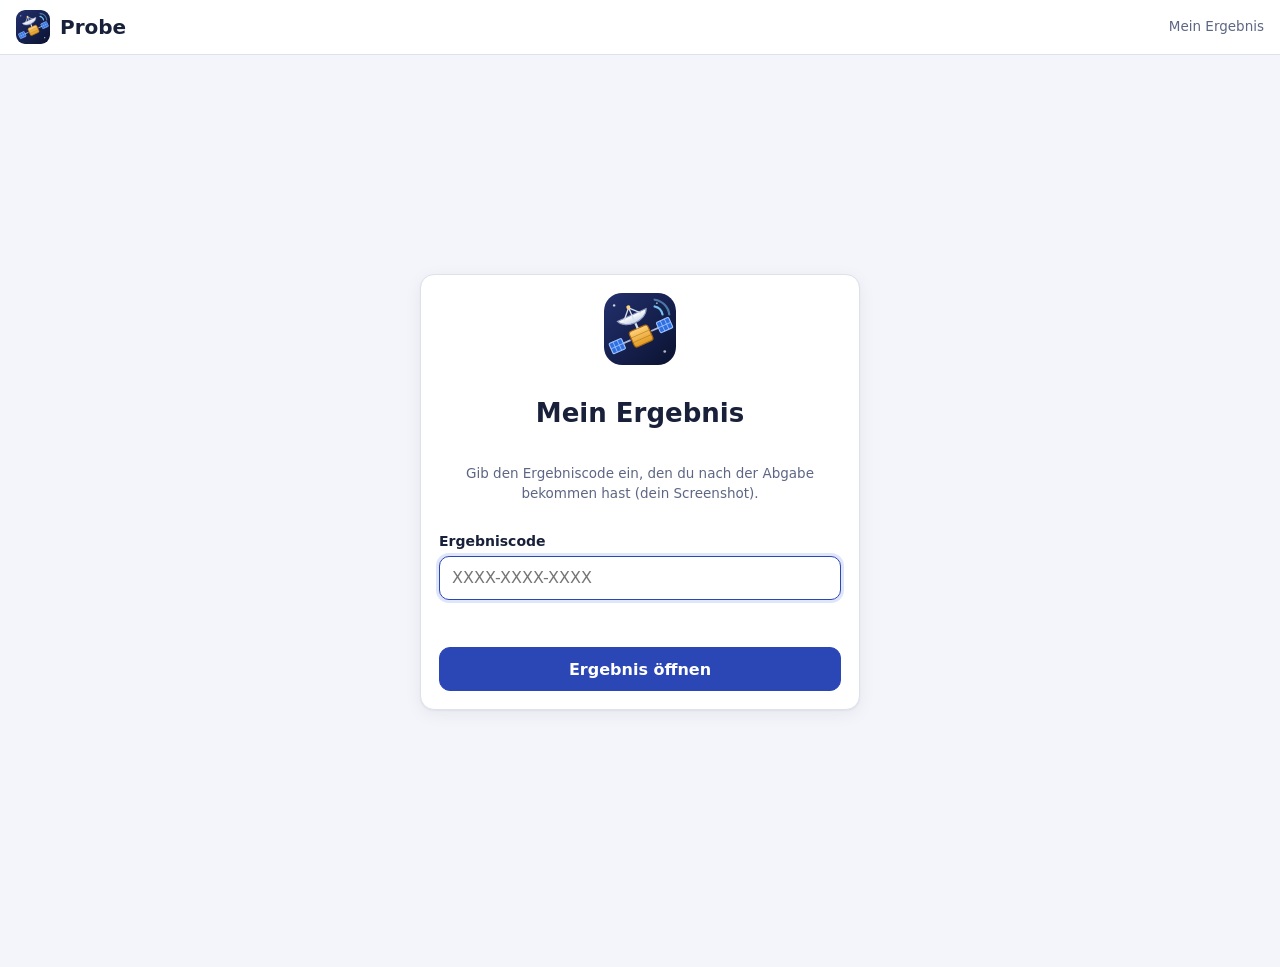
==== e.html @ 94e90fda "Probe Phase 3 und 4: Durchführung mit QR-Code und Auswertung Durchführung - Start mit QR-Code (eigen" ====
<!doctype html>
<html lang="de"><head><meta charset="utf-8">
<meta name="viewport" content="width=device-width, initial-scale=1, viewport-fit=cover">
<title>Probe · Mein Ergebnis</title>
<meta name="robots" content="noindex, nofollow">
<meta name="referrer" content="no-referrer">
<link rel="icon" href="app/icon.svg" type="image/svg+xml">
<link rel="apple-touch-icon" href="app/icon-180.png">
<link rel="stylesheet" href="app/probe.css">
<link rel="stylesheet" href="app/result.css">
</head>
<body>
<header class="top"><a class="brand" href="#" onclick="return false"><img src="app/icon.svg" alt="">Probe</a><span class="sp"></span><span class="help">Mein Ergebnis</span></header>
<main id="main"><div class="center">lädt …</div></main>
<script type="module" src="app/result.js"></script>
</body></html>
---- app/probe.css ----
/* Probe – Oberfläche. Für das iPad gebaut: große Tippflächen, hell und dunkel. */
@font-face { font-family: "Atkinson Hyperlegible"; src: url(../vendor/pathfinder/fonts/AtkinsonHyperlegible-Regular.ttf); font-weight: 400; font-display: swap; }
@font-face { font-family: "Atkinson Hyperlegible"; src: url(../vendor/pathfinder/fonts/AtkinsonHyperlegible-Bold.ttf); font-weight: 700; font-display: swap; }
:root {
  --bg: #f4f5fa; --surface: #fff; --surface-2: #eef0f7; --ink: #18203a; --ink-2: #5d6684; --line: #dde1ee;
  --a1: #2b46b5; --a1s: #dfe5fb; --a2: #e8961e; --a2s: #fdf0dc; --good: #2f8a5b; --goods: #e2f3ea; --bad: #c0392b; --bads: #fbe5e2;
  --r: 14px; --shadow: 0 1px 2px rgba(20, 30, 70, .06), 0 4px 18px rgba(20, 30, 70, .06);
  font-family: "Atkinson Hyperlegible", -apple-system, system-ui, sans-serif; color: var(--ink); background: var(--bg);
  -webkit-text-size-adjust: 100%;
}
@media (prefers-color-scheme: dark) {
  :root { --bg: #0e1222; --surface: #181d33; --surface-2: #20263f; --ink: #eef0fa; --ink-2: #a9b0cc; --line: #2d3452; --a1: #9fb2ff; --a1s: #263063; --a2: #f2b04f; --a2s: #3d2f17; --goods: #183326; --bads: #3a1d1a; --shadow: none; }
}
* { box-sizing: border-box; }
body { margin: 0; min-height: 100vh; font-size: 16px; line-height: 1.45; }
button, input, select, textarea { font: inherit; color: inherit; }
a { color: var(--a1); }
[hidden] { display: none !important; }

/* Kopf */
.top { position: sticky; top: 0; z-index: 20; display: flex; align-items: center; gap: 12px; padding: 10px max(16px, env(safe-area-inset-right)) 10px max(16px, env(safe-area-inset-left)); background: color-mix(in srgb, var(--surface) 92%, transparent); backdrop-filter: blur(10px); border-bottom: 1px solid var(--line); }
.brand { display: flex; align-items: center; gap: 10px; font-weight: 700; font-size: 20px; text-decoration: none; color: var(--ink); }
.brand img { width: 34px; height: 34px; border-radius: 9px; }
.top .sp { flex: 1; }
.chip { display: inline-flex; align-items: center; gap: 6px; padding: 3px 10px; border-radius: 99px; background: var(--surface-2); font-size: 13px; color: var(--ink-2); white-space: nowrap; }
.chip.good { background: var(--goods); color: var(--good); } .chip.warn { background: var(--a2s); color: #9a5b00; } .chip.bad { background: var(--bads); color: var(--bad); }
@media (prefers-color-scheme: dark) { .chip.warn { color: var(--a2); } }

/* Knöpfe und Formulare */
.btn { display: inline-flex; align-items: center; justify-content: center; gap: 8px; min-height: 44px; padding: 0 16px; border-radius: 11px; border: 1.5px solid var(--line); background: var(--surface); cursor: pointer; font-weight: 700; text-decoration: none; color: var(--ink); white-space: nowrap; }
.btn:hover { border-color: var(--a1); }
.btn.pri { background: var(--a1); border-color: var(--a1); color: #fff; }
@media (prefers-color-scheme: dark) { .btn.pri { color: #0e1222; } }
.btn.danger { color: var(--bad); }
.btn.sm { min-height: 36px; padding: 0 12px; font-size: 14px; }
.btn:disabled { opacity: .45; cursor: default; }
.btn.ghost { border-color: transparent; background: transparent; }
label.f { display: flex; flex-direction: column; gap: 5px; font-weight: 700; font-size: 14px; }
label.f .h, .help { font-weight: 400; color: var(--ink-2); font-size: 13.5px; }
input[type=text], input[type=password], input[type=date], input[type=number], select, textarea {
  width: 100%; min-height: 44px; padding: 8px 12px; border-radius: 10px; border: 1.5px solid var(--line); background: var(--surface); font-size: 16px; font-weight: 400;
}
input:focus, select:focus, textarea:focus { outline: none; border-color: var(--a1); box-shadow: 0 0 0 3px var(--a1s); }
label.ck { display: flex; gap: 10px; align-items: center; font-weight: 400; cursor: pointer; min-height: 32px; }
label.ck input { width: 20px; height: 20px; accent-color: var(--a1); }
.row { display: grid; grid-template-columns: repeat(auto-fit, minmax(170px, 1fr)); gap: 12px; }
.stack { display: flex; flex-direction: column; gap: 14px; }
.btns { display: flex; flex-wrap: wrap; gap: 8px; align-items: center; }
.err { color: var(--bad); font-weight: 700; min-height: 1.2em; }

/* Seiten */
main { max-width: 1040px; margin: 0 auto; padding: 22px max(16px, env(safe-area-inset-right)) 60px max(16px, env(safe-area-inset-left)); }
h1 { font-size: 26px; margin: 4px 0 4px; } h2 { font-size: 19px; margin: 0 0 10px; } h3 { font-size: 16px; margin: 0 0 6px; }
.sub { color: var(--ink-2); margin: 0 0 18px; }
.card { background: var(--surface); border: 1px solid var(--line); border-radius: var(--r); padding: 18px; box-shadow: var(--shadow); }
.cards { display: grid; gap: 16px; }
.center { min-height: calc(100vh - 70px); display: grid; place-items: center; padding: 20px; }
.narrow { width: min(440px, 100%); }
.hero-ic { width: 72px; height: 72px; border-radius: 18px; display: block; margin: 0 auto 12px; }
.tc { text-align: center; }

/* Dashboard */
.bar { display: flex; flex-wrap: wrap; gap: 10px; align-items: center; margin: 6px 0 18px; }
.bar .sp { flex: 1; }
.klasse { margin: 26px 0 10px; display: flex; align-items: baseline; gap: 10px; }
.klasse h2 { margin: 0; font-size: 22px; }
.tiles { display: grid; grid-template-columns: repeat(auto-fill, minmax(250px, 1fr)); gap: 14px; }
.tile { display: flex; flex-direction: column; gap: 6px; text-align: left; padding: 16px; border-radius: var(--r); border: 1px solid var(--line); background: var(--surface); box-shadow: var(--shadow); cursor: pointer; text-decoration: none; color: var(--ink); min-height: 132px; }
.tile:hover { border-color: var(--a1); }
.tile .k { font-size: 13px; font-weight: 700; color: var(--a1); letter-spacing: .02em; }
.tile .t { font-weight: 700; font-size: 17px; }
.tile .m { color: var(--ink-2); font-size: 14px; }
.tile .s { margin-top: auto; display: flex; gap: 6px; flex-wrap: wrap; }
.empty { text-align: center; padding: 50px 20px; color: var(--ink-2); }
.empty img { width: 90px; opacity: .9; }

/* Prüfung */
.back { display: inline-flex; gap: 6px; align-items: center; text-decoration: none; font-weight: 700; margin-bottom: 8px; }
.grid2 { display: grid; grid-template-columns: 1.15fr 1fr; gap: 16px; align-items: start; }
@media (max-width: 820px) { .grid2 { grid-template-columns: 1fr; } }
.stat { display: flex; gap: 18px; flex-wrap: wrap; margin: 6px 0 12px; }
.stat b { display: block; font-size: 24px; }
.stat span { color: var(--ink-2); font-size: 13px; }
.names { columns: 2 180px; margin: 8px 0 0; padding: 0; list-style: none; font-size: 14px; }
.names li { padding: 2px 0; break-inside: avoid; }
.phase { opacity: .65; }

/* Tabellen (Admin) */
.tabs { display: flex; gap: 6px; flex-wrap: wrap; margin-bottom: 16px; }
.tabs button { min-height: 40px; padding: 0 14px; border-radius: 99px; border: 1.5px solid var(--line); background: var(--surface); cursor: pointer; font-weight: 700; }
.tabs button[aria-pressed=true] { background: var(--a1); border-color: var(--a1); color: #fff; }
@media (prefers-color-scheme: dark) { .tabs button[aria-pressed=true] { color: #0e1222; } }
table.t { width: 100%; border-collapse: collapse; font-size: 15px; }
table.t th { text-align: left; font-size: 13px; color: var(--ink-2); font-weight: 700; padding: 8px; border-bottom: 1.5px solid var(--line); }
table.t td { padding: 10px 8px; border-bottom: 1px solid var(--line); vertical-align: middle; }
table.t td.act { text-align: right; white-space: nowrap; }
.scroll-x { overflow-x: auto; }
.fl { display: flex; flex-wrap: wrap; gap: 4px; }

/* Dialoge */
.dlg-bd { position: fixed; inset: 0; z-index: 50; background: rgba(10, 14, 30, .45); display: grid; place-items: center; padding: 16px; }
.dlg { width: min(560px, 100%); max-height: calc(100vh - 32px); overflow: auto; background: var(--surface); border-radius: 18px; box-shadow: 0 20px 60px rgba(0, 0, 0, .3); }
.dlg header { position: sticky; top: 0; display: flex; align-items: center; gap: 10px; padding: 14px 18px; border-bottom: 1px solid var(--line); background: var(--surface); }
.dlg header b { flex: 1; font-size: 18px; }
.dlg .body { padding: 18px; display: flex; flex-direction: column; gap: 14px; }
.codebox { font: 700 26px/1.3 ui-monospace, Menlo, monospace; letter-spacing: .06em; text-align: center; padding: 18px; border-radius: 12px; background: var(--a2s); border: 2px dashed var(--a2); word-break: break-all; }
.toast { position: fixed; left: 50%; bottom: 24px; transform: translateX(-50%); z-index: 90; background: #18203a; color: #fff; padding: 12px 18px; border-radius: 12px; box-shadow: 0 8px 30px rgba(0, 0, 0, .3); max-width: min(560px, calc(100vw - 32px)); }

/* PathFinder im Vollbild */
.editor { position: fixed; inset: 0; z-index: 70; background: var(--bg); }
.editor iframe { width: 100%; height: 100%; border: 0; display: block; }
.busy { position: fixed; inset: 0; z-index: 95; display: grid; place-items: center; background: rgba(10, 14, 30, .25); font-weight: 700; }
.busy span { background: var(--surface); padding: 14px 20px; border-radius: 12px; box-shadow: var(--shadow); }

/* Drucken: nur der Kasten mit Code oder Startpasswort */
@media print {
  body * { visibility: hidden; }
  .printme, .printme * { visibility: visible; }
  .printme { position: absolute; left: 0; top: 0; width: 100%; padding: 30px; color: #000; }
  .printme .codebox { background: #fff; border-color: #000; color: #000; }
}

/* Durchführung */
.live-qr { display: flex; gap: 18px; align-items: center; flex-wrap: wrap; }
.qrbox { width: 220px; max-width: 100%; aspect-ratio: 1; background: #fff; border-radius: 12px; padding: 4px; }
.qrbox svg, .bq svg { width: 100%; height: 100%; display: block; }
.big { font: 700 34px/1.1 ui-monospace, Menlo, monospace; letter-spacing: .08em; }
.big.pin { color: var(--a2); font-size: 44px; }
.live-qr .link { word-break: break-all; max-width: 320px; }
.beamer { position: fixed; inset: 0; z-index: 99; background: #0b1230; color: #fff; display: flex; align-items: center; justify-content: center; gap: 6vw; padding: 4vw; flex-wrap: wrap; }
.beamer > [data-x] { position: absolute; top: 16px; right: 16px; }
.beamer .bq { width: min(70vh, 46vw); aspect-ratio: 1; background: #fff; padding: 2vh; border-radius: 2vh; }
.beamer .big { font-size: 7vh; } .beamer .big.pin { font-size: 11vh; color: #ffd27a; }
.beamer .help { color: #c9d3ea; font-size: 2.4vh; } .beamer .cnt { font-size: 3.4vh; font-weight: 700; margin: 3vh 0 1vh; }
/* Auswertung */
.keys { display: grid; gap: 4px; margin-bottom: 10px; }
.kr { display: grid; grid-template-columns: 6.5em 1fr 3.4em 6.5em; gap: 8px; align-items: center; font-size: 14px; }
.kr input { width: 100%; accent-color: var(--a1); }
.dist { display: flex; align-items: flex-end; gap: 8px; height: 170px; padding-top: 18px; }
.dist.pts { gap: 3px; }
.db { flex: 1; display: flex; flex-direction: column; align-items: center; justify-content: flex-end; height: 100%; position: relative; }
.db i { display: block; width: 100%; border-radius: 6px 6px 0 0; min-height: 2px; transition: height .25s; }
.db .dc { font-weight: 700; font-size: 14px; }
.db .dl { font-size: 13px; color: var(--ink-2); padding-top: 4px; }
.pt { border-top: 1px solid var(--line); padding: 12px 0; display: flex; flex-direction: column; gap: 6px; }
.pt input[type=number] { min-height: 38px; }
.ans { white-space: pre-wrap; background: var(--surface-2); border-radius: 10px; padding: 8px 12px; }
.ex-part { margin-left: 4px; } .ex-part.ok { color: var(--good); } .ex-part.no { color: var(--bad); }
.cmt { border-top: 1px solid var(--line); padding: 10px 0; } .cmt.new { background: var(--a2s); border-radius: 10px; padding: 10px 12px; }
.cmt p { margin: 4px 0 8px; white-space: pre-wrap; }
---- app/result.css ----
/* Probe – Ergebnisseite für Schüler */
.res-head { display: flex; flex-wrap: wrap; gap: 16px; align-items: center; justify-content: space-between; }
.res-note { text-align: center; padding: 12px 22px; border-radius: 16px; background: var(--a1s); }
.res-note b { display: block; font-size: 40px; line-height: 1.1; }
.res-note span { font-size: 13px; color: var(--ink-2); }
.task { border-top: 1px solid var(--line); padding: 14px 0; }
.task h3 { display: flex; justify-content: space-between; gap: 10px; }
.part { padding: 3px 0 3px 26px; position: relative; }
.part::before { position: absolute; left: 4px; font-weight: 700; }
.part.ok::before { content: "✓"; color: var(--good); }
.part.no::before { content: "✗"; color: var(--bad); }
.part .exp { color: var(--good); font-size: 14px; }
.ans { white-space: pre-wrap; background: var(--surface-2); border-radius: 10px; padding: 10px 12px; margin: 6px 0; }
.fb { background: var(--a2s); border-radius: 10px; padding: 10px 12px; margin: 8px 0; }
.cm textarea { min-height: 70px; }
.cm .sent { color: var(--good); font-weight: 700; }
@media print { .top, .no-print, .cm { display: none !important; } body { background: #fff; } .card { box-shadow: none; border: 0; } main { padding: 0; } }
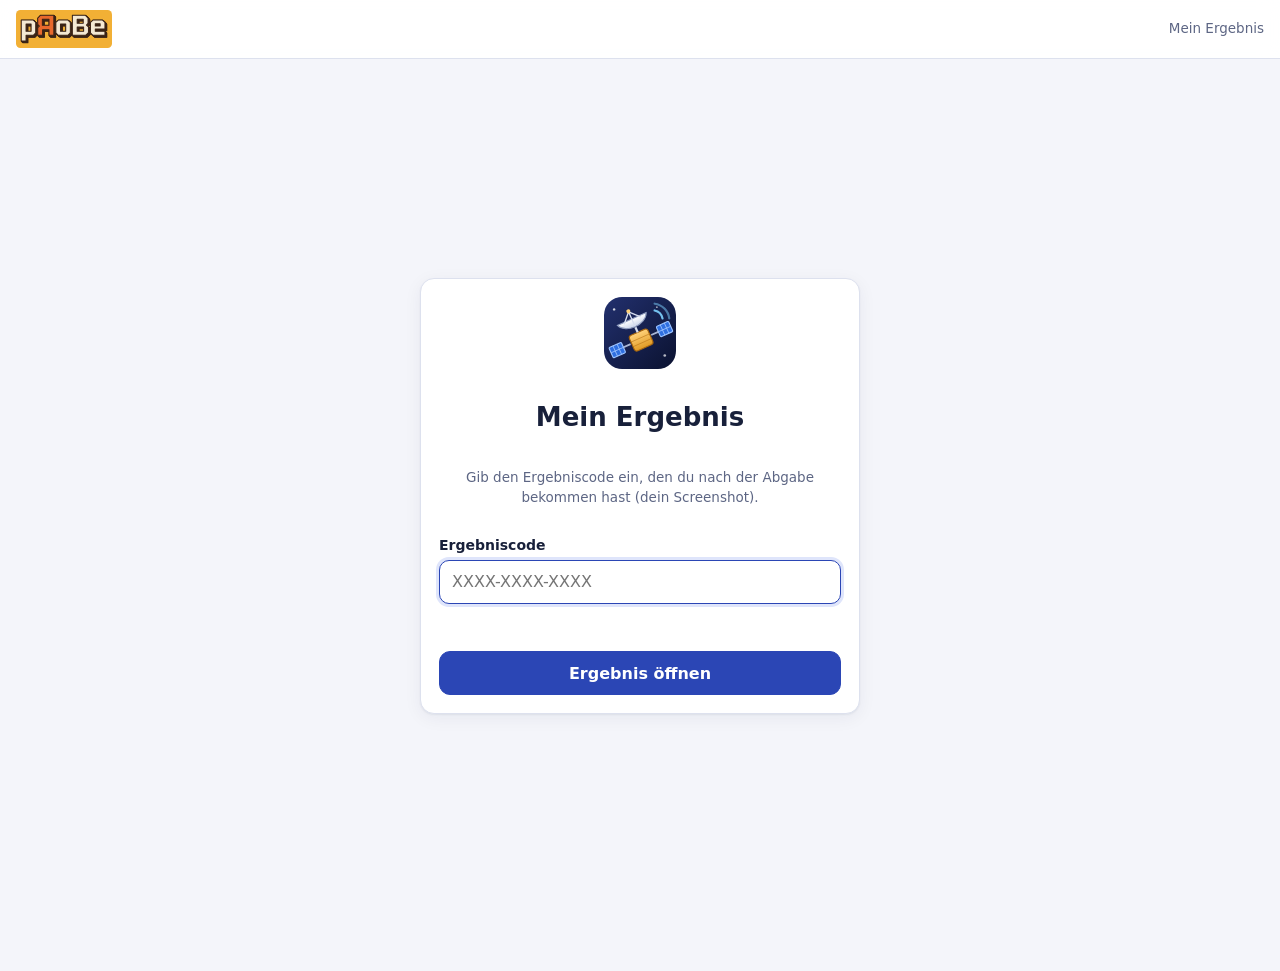
==== commit fa2138a3: "Schriftzug pRoBe (Variante „Schattenwurf“, R gespiegelt) als eigene SVG-Grafik ohne Schriftdatei – i" ====
--- a/e.html
+++ b/e.html
@@ -10,7 +10,7 @@
 <link rel="stylesheet" href="app/result.css">
 </head>
 <body>
-<header class="top"><a class="brand" href="#" onclick="return false"><img src="app/icon.svg" alt="">Probe</a><span class="sp"></span><span class="help">Mein Ergebnis</span></header>
+<header class="top"><a class="brand" href="#" onclick="return false"><img class="wm" src="app/logo.svg" alt="Probe"></a><span class="sp"></span><span class="help">Mein Ergebnis</span></header>
 <main id="main"><div class="center">lädt …</div></main>
 <script type="module" src="app/result.js"></script>
 </body></html>
--- a/app/probe.css
+++ b/app/probe.css
@@ -21,6 +21,8 @@
 .top { position: sticky; top: 0; z-index: 20; display: flex; align-items: center; gap: 12px; padding: 10px max(16px, env(safe-area-inset-right)) 10px max(16px, env(safe-area-inset-left)); background: color-mix(in srgb, var(--surface) 92%, transparent); backdrop-filter: blur(10px); border-bottom: 1px solid var(--line); }
 .brand { display: flex; align-items: center; gap: 10px; font-weight: 700; font-size: 20px; text-decoration: none; color: var(--ink); }
 .brand img { width: 34px; height: 34px; border-radius: 9px; }
+.brand img.wm { width: auto; height: 38px; border-radius: 0; display: block; }
+.hero-wm { display: block; width: min(260px, 70%); height: auto; margin: 0 auto 4px; }
 .top .sp { flex: 1; }
 .chip { display: inline-flex; align-items: center; gap: 6px; padding: 3px 10px; border-radius: 99px; background: var(--surface-2); font-size: 13px; color: var(--ink-2); white-space: nowrap; }
 .chip.good { background: var(--goods); color: var(--good); } .chip.warn { background: var(--a2s); color: #9a5b00; } .chip.bad { background: var(--bads); color: var(--bad); }
@@ -37,7 +39,7 @@
 .btn.ghost { border-color: transparent; background: transparent; }
 label.f { display: flex; flex-direction: column; gap: 5px; font-weight: 700; font-size: 14px; }
 label.f .h, .help { font-weight: 400; color: var(--ink-2); font-size: 13.5px; }
-input[type=text], input[type=password], input[type=date], input[type=number], select, textarea {
+input[type=text], input[type=password], input[type=date], input[type=time], input[type=search], input[type=number], select, textarea {
   width: 100%; min-height: 44px; padding: 8px 12px; border-radius: 10px; border: 1.5px solid var(--line); background: var(--surface); font-size: 16px; font-weight: 400;
 }
 input:focus, select:focus, textarea:focus { outline: none; border-color: var(--a1); box-shadow: 0 0 0 3px var(--a1s); }
@@ -67,6 +69,10 @@
 .tiles { display: grid; grid-template-columns: repeat(auto-fill, minmax(250px, 1fr)); gap: 14px; }
 .tile { display: flex; flex-direction: column; gap: 6px; text-align: left; padding: 16px; border-radius: var(--r); border: 1px solid var(--line); background: var(--surface); box-shadow: var(--shadow); cursor: pointer; text-decoration: none; color: var(--ink); min-height: 132px; }
 .tile:hover { border-color: var(--a1); }
+.tile { position: relative; }
+.tile .tdel { position: absolute; top: 8px; right: 8px; width: 36px; height: 36px; border: 1px solid transparent; border-radius: 10px; background: transparent; font-size: 16px; cursor: pointer; opacity: .45; }
+.tile .tdel:hover, .tile .tdel:focus-visible { opacity: 1; border-color: var(--line); background: var(--surface-2); }
+.tile .k { padding-right: 34px; }
 .tile .k { font-size: 13px; font-weight: 700; color: var(--a1); letter-spacing: .02em; }
 .tile .t { font-weight: 700; font-size: 17px; }
 .tile .m { color: var(--ink-2); font-size: 14px; }
@@ -100,7 +106,7 @@
 /* Dialoge */
 .dlg-bd { position: fixed; inset: 0; z-index: 50; background: rgba(10, 14, 30, .45); display: grid; place-items: center; padding: 16px; }
 .dlg { width: min(560px, 100%); max-height: calc(100vh - 32px); overflow: auto; background: var(--surface); border-radius: 18px; box-shadow: 0 20px 60px rgba(0, 0, 0, .3); }
-.dlg header { position: sticky; top: 0; display: flex; align-items: center; gap: 10px; padding: 14px 18px; border-bottom: 1px solid var(--line); background: var(--surface); }
+.dlg header { position: sticky; top: 0; z-index: 5; display: flex; align-items: center; gap: 10px; padding: 14px 18px; border-bottom: 1px solid var(--line); background: var(--surface); }
 .dlg header b { flex: 1; font-size: 18px; }
 .dlg .body { padding: 18px; display: flex; flex-direction: column; gap: 14px; }
 .codebox { font: 700 26px/1.3 ui-monospace, Menlo, monospace; letter-spacing: .06em; text-align: center; padding: 18px; border-radius: 12px; background: var(--a2s); border: 2px dashed var(--a2); word-break: break-all; }
@@ -118,6 +124,8 @@
   .printme, .printme * { visibility: visible; }
   .printme { position: absolute; left: 0; top: 0; width: 100%; padding: 30px; color: #000; }
   .printme .codebox { background: #fff; border-color: #000; color: #000; }
+  .resp-view { padding: 0; } .resp-view .back, .resp-view .btns, .resp-view .noprint { display: none; }
+  .resp-view .card { box-shadow: none; break-inside: avoid; } .resp-view * { -webkit-print-color-adjust: exact; print-color-adjust: exact; }
 }
 
 /* Durchführung */
@@ -127,11 +135,15 @@
 .big { font: 700 34px/1.1 ui-monospace, Menlo, monospace; letter-spacing: .08em; }
 .big.pin { color: var(--a2); font-size: 44px; }
 .live-qr .link { word-break: break-all; max-width: 320px; }
-.beamer { position: fixed; inset: 0; z-index: 99; background: #0b1230; color: #fff; display: flex; align-items: center; justify-content: center; gap: 6vw; padding: 4vw; flex-wrap: wrap; }
+.beamer { position: fixed; inset: 0; z-index: 99; background: #0b1230; color: #fff; box-sizing: border-box; height: 100vh; height: 100dvh; overflow: hidden;
+  display: grid; grid-template-columns: auto minmax(0, 1fr); align-items: center; justify-content: center; gap: 5vw; padding: 5vh 5vw; }
 .beamer > [data-x] { position: absolute; top: 16px; right: 16px; }
-.beamer .bq { width: min(70vh, 46vw); aspect-ratio: 1; background: #fff; padding: 2vh; border-radius: 2vh; }
-.beamer .big { font-size: 7vh; } .beamer .big.pin { font-size: 11vh; color: #ffd27a; }
-.beamer .help { color: #c9d3ea; font-size: 2.4vh; } .beamer .cnt { font-size: 3.4vh; font-weight: 700; margin: 3vh 0 1vh; }
+/* links der QR-Code, rechts Code, darunter PIN – Größen hängen an Breite und Höhe, damit nichts abgeschnitten wird */
+.beamer .bq { width: min(78vh, 46vw); aspect-ratio: 1; background: #fff; padding: min(2vh, 1.4vw); border-radius: 2vh; box-sizing: border-box; }
+.beamer .bi { min-width: 0; display: flex; flex-direction: column; justify-content: center; gap: .6vh; }
+.beamer .big { font-size: min(9vh, 5.6vw); letter-spacing: .06em; white-space: nowrap; } .beamer .big.pin { font-size: min(17vh, 10vw); color: #ffd27a; margin-bottom: 1vh; }
+.beamer .help { color: #c9d3ea; font-size: min(2.6vh, 1.6vw); overflow-wrap: anywhere; } .beamer .cnt { font-size: min(3.6vh, 2.2vw); font-weight: 700; margin: 2vh 0 1vh; }
+@media (orientation: portrait) { .beamer { grid-template-columns: 1fr; justify-items: center; text-align: center; gap: 3vh; } .beamer .bq { width: min(46vh, 80vw); } .beamer .big { font-size: min(7vh, 11vw); } .beamer .big.pin { font-size: min(12vh, 18vw); } .beamer .help { font-size: 2vh; } .beamer .cnt { font-size: 2.8vh; } }
 /* Auswertung */
 .keys { display: grid; gap: 4px; margin-bottom: 10px; }
 .kr { display: grid; grid-template-columns: 6.5em 1fr 3.4em 6.5em; gap: 8px; align-items: center; font-size: 14px; }
@@ -148,3 +160,109 @@
 .ex-part { margin-left: 4px; } .ex-part.ok { color: var(--good); } .ex-part.no { color: var(--bad); }
 .cmt { border-top: 1px solid var(--line); padding: 10px 0; } .cmt.new { background: var(--a2s); border-radius: 10px; padding: 10px 12px; }
 .cmt p { margin: 4px 0 8px; white-space: pre-wrap; }
+/* Zeitleiste der Live-Ansicht */
+.zeit { display: flex; gap: 22px; align-items: center; flex-wrap: wrap; margin-bottom: 16px; }
+.zeit .zt { min-width: 150px; }
+.zeit .big { font-size: 40px; letter-spacing: .02em; }
+.zeit .big.warn { color: #c46a00; }
+.zeit .stack { flex: 1; min-width: 260px; gap: 8px; }
+.zeit .btns { align-items: center; }
+.zeit .check { display: flex; gap: 8px; align-items: center; font-weight: 600; }
+.zeit .check input { width: 22px; height: 22px; }
+.chip .x { border: 0; background: none; cursor: pointer; font: inherit; color: inherit; padding: 0 0 0 4px; }
+/* Demo-Modus auf der Anmeldeseite */
+.center:has(.demo-card) { align-content: center; gap: 16px; }
+.demo-card { display: grid; gap: 10px; padding: 14px; }
+.demo-btn { display: flex; align-items: center; gap: 14px; width: 100%; padding: 12px 16px; border: 0; border-radius: 14px; cursor: pointer; text-align: left; color: #fff; font: inherit;
+  background: radial-gradient(120% 140% at 0% 0%, #3b5bdb 0%, #1b2a6b 45%, #0b1230 100%); box-shadow: 0 6px 22px rgba(27, 42, 107, .35), inset 0 1px 0 rgba(255, 255, 255, .15); transition: transform .15s, box-shadow .15s; }
+.demo-btn:hover { transform: translateY(-1px); box-shadow: 0 10px 28px rgba(27, 42, 107, .45), inset 0 1px 0 rgba(255, 255, 255, .15); }
+.demo-btn:active { transform: translateY(0); }
+.demo-btn img { width: 46px; height: 46px; border-radius: 12px; flex: none; box-shadow: 0 0 0 2px rgba(255, 255, 255, .25), 0 0 18px rgba(255, 210, 122, .35); }
+.demo-btn span { display: grid; flex: 1; } .demo-btn b { font-size: 17px; } .demo-btn small { color: #c9d3ea; font-size: 13px; }
+.demo-btn i { font-style: normal; font-size: 28px; line-height: 1; color: #ffd27a; }
+.ans.code { font: 13px/1.45 ui-monospace, Menlo, monospace; max-height: 28em; overflow: auto; }
+/* KI-gestützte Korrektur: Vorschläge pink mit ✱ */
+.chip.ki { background: #fde2f1; color: #b0186f; } .chip.ki.soft { background: #fdf0f7; color: #b0457f; }
+.btn.ki { border-color: #e7a3c9; color: #b0186f; } .btn.ki:hover { background: #fdf0f7; }
+.ki-bar { margin-top: 8px; align-items: center; }
+.ki-box { margin: 8px 0; padding: 8px 12px; border: 1.5px dashed #e0559f; border-radius: 12px; background: #fff3f9; color: #7a1150; }
+.ki-box.soft { border-style: dotted; border-color: #efb3d4; background: #fffafd; }
+.ki-why { margin-top: 3px; font-size: 14px; color: #5c2443; }
+tr.ki-diff > td { background: #fff0f8; } tr.ki-diff > td:first-child { box-shadow: inset 4px 0 #e0559f; }
+@media (prefers-color-scheme: dark) {
+  .chip.ki { background: #4a1834; color: #ffb3dc; } .chip.ki.soft { background: #35172a; color: #e7a3c9; }
+  .ki-box { background: #2c1323; color: #ffd0ea; } .ki-box.soft { background: #23111d; } .ki-why { color: #f3c2dd; }
+  tr.ki-diff > td { background: #2c1323; }
+}
+.ki-ico { vertical-align: -0.15em; flex-shrink: 0; }
+.ki-list { display: grid; gap: 4px; max-height: 50vh; overflow: auto; margin: 4px 0 10px; }
+.ki-pick { display: flex; gap: 10px; align-items: flex-start; padding: 8px 10px; border: 1px solid var(--line); border-radius: 10px; }
+.ki-pick input { margin-top: 3px; } .ki-pick:has(input:checked) { border-color: #e0559f; background: #fff3f9; }
+@media (prefers-color-scheme: dark) { .ki-pick:has(input:checked) { background: #2c1323; } }
+.btn.pri.ki { background: #c2307e; border-color: #c2307e; color: #fff; } .btn.pri.ki:hover { background: #a8266b; }
+.btn.pri.ki:disabled { opacity: .5; cursor: default; }
+/* Schüler-Dialog: vorheriger/nächster Schüler, Schalter „Nur offene KI-Vorschläge“ */
+.pnav { display: flex; align-items: center; gap: 6px; flex-shrink: 0; }
+.pnav .help { min-width: 3.2em; text-align: center; }
+@media (max-width: 560px) { .pnav .btn { padding-left: 8px; padding-right: 8px; } }
+.ki-toggle { display: flex; align-items: center; gap: 10px; flex-wrap: wrap; margin: 0 0 10px; padding: 8px 12px; border-radius: 12px; background: #fff3f9; color: #7a1150; }
+.ki-toggle .help { margin-left: auto; }
+.switch { position: relative; display: inline-block; width: 44px; height: 26px; flex-shrink: 0; }
+.switch input { opacity: 0; width: 0; height: 0; position: absolute; }
+.switch span { position: absolute; inset: 0; border-radius: 13px; background: #cbd0dc; transition: background .2s; cursor: pointer; }
+.switch span::before { content: ''; position: absolute; left: 3px; top: 3px; width: 20px; height: 20px; border-radius: 50%; background: #fff; box-shadow: 0 1px 3px #0003; transition: transform .2s; }
+.switch input:checked + span { background: #c2307e; } .switch input:checked + span::before { transform: translateX(18px); }
+.switch input:focus-visible + span { outline: 2px solid #c2307e; outline-offset: 2px; }
+/* Code: Syntax-Highlighting (app/hl.js) und Programmlauf */
+.ans.code.hl { white-space: pre; tab-size: 4; }
+.hl-k { color: #a626a4; font-weight: 600; } .hl-t { color: #0b7285; } .hl-s { color: #2f8a3c; } .hl-n { color: #b45f06; }
+.hl-c { color: #8a8f99; font-style: italic; } .hl-f { color: #3657c9; } .hl-a { color: #9a6b00; }
+.run-out { margin: 4px 0 8px; border-radius: 10px; background: #1e2230; color: #e6e9f2; overflow: hidden; }
+.run-out .run-head { padding: 5px 10px; font-size: 12px; font-weight: 600; background: #2a3042; color: #b8c0d8; }
+.run-out pre { margin: 0; padding: 8px 10px; font: 13px/1.45 ui-monospace, Menlo, monospace; white-space: pre-wrap; max-height: 14em; overflow: auto; }
+.run-out .run-warn { padding: 5px 10px; font-size: 12px; background: #4a3a10; color: #ffd98a; }
+@media (prefers-color-scheme: dark) {
+  .ki-toggle { background: #2c1323; color: #ffd0ea; } .switch span { background: #4a5068; }
+  .hl-k { color: #e08ee8; } .hl-t { color: #5fd3e6; } .hl-s { color: #8fd694; } .hl-n { color: #f5b26b; }
+  .hl-c { color: #8d93a3; } .hl-f { color: #8fb1ff; } .hl-a { color: #e8c45a; }
+  .run-out { background: #0f121b; } .run-out .run-head { background: #1b2030; }
+}
+/* Note: ein halber Punkt bis zur nächsten Note (nur Ansicht) */
+.note-c { white-space: nowrap; }
+.trend { display: inline-block; margin-left: 6px; font-size: 13px; vertical-align: 1px; cursor: help; }
+.trend.up { color: #1f9d55; } .trend.down { color: #d64545; }
+@media (prefers-color-scheme: dark) { .trend.up { color: #5fd38d; } .trend.down { color: #ff7b7b; } }
+/* kleine Text-Knöpfe mit Hinweis-Popup („Woher bekomme ich die?“, „Was bedeutet das?“) */
+.linkbtn { background: none; border: 0; padding: 4px 0; margin-top: 6px; color: var(--a1); font: inherit; font-size: 14px; text-decoration: underline dotted; text-underline-offset: 3px; cursor: pointer; }
+.tip-pop { position: absolute; z-index: 200; padding: 12px 14px; border-radius: 12px; background: #1e2433; color: #f2f4fa; font-size: 14px; line-height: 1.45; box-shadow: 0 10px 30px #0005; }
+.tip-pop p { margin: 0 0 8px; } .tip-pop p:last-child { margin: 0; }
+/* Persönliche QR-Codes */
+.pqr-row { display: flex; align-items: center; gap: 10px; flex-wrap: wrap; margin-bottom: 6px; }
+.pqr-row .linkbtn { margin: 0; }
+.live-qr.pqr { align-items: center; } .pqr-hint { flex: 1; min-width: 220px; text-align: center; }
+.pqr-msg { font-size: 26px; font-weight: 700; line-height: 1.25; margin-bottom: 6px; } .pqr-ic { font-size: 54px; line-height: 1; margin-bottom: 8px; }
+.pqr-hint .qrbox { max-width: 240px; margin: 10px auto 0; }
+.pqr-beamer { color: #111; font-size: 5vmin; font-weight: 700; line-height: 1.2; text-align: center; padding: 4vmin; }
+.pqr-beamer .pqr-ic { font-size: 14vmin; }
+/* Datumsfeld: Safari (iPad) gibt ihm sonst eine feste Mindestbreite – es ragte im Dialog unter das Feld daneben */
+.row > * { min-width: 0; }
+input[type=date], input[type=time] { -webkit-appearance: none; appearance: none; display: block; min-width: 0; max-width: 100%; text-align: left; }
+input[type=date]::-webkit-date-and-time-value { text-align: left; margin: 0; }
+/* Checkliste vor dem Start */
+.chk-link { display: block; margin: 2px 0 10px; }
+.chk-h { display: block; font-size: 16px; margin-bottom: 8px; }
+.chk { list-style: none; margin: 0; padding: 0; display: grid; gap: 7px; }
+.chk label { display: flex; gap: 9px; align-items: flex-start; cursor: pointer; font-weight: 400; }
+.chk input { width: 18px; height: 18px; margin: 1px 0 0; flex-shrink: 0; accent-color: #7c93ff; }
+.chk input:checked + span { opacity: .6; text-decoration: line-through; }
+.chk-warn { margin-left: 27px; padding: 6px 9px; border-radius: 8px; background: #4a3a10; color: #ffd98a; font-size: 13px; }
+.ki-pick.off { opacity: .5; cursor: default; } .ki-pick.off input { cursor: default; }
+/* KI-Korrektur: Schritte des Assistenten */
+.ki-steps { display: flex; gap: 6px; margin: 0 0 14px; }
+.ki-step { flex: 1; display: flex; align-items: center; gap: 8px; padding: 8px 10px; border: 1.5px solid var(--line); border-radius: 12px; background: var(--surface); color: var(--ink-2); font: inherit; font-size: 14px; font-weight: 600; cursor: pointer; text-align: left; }
+.ki-step b { display: inline-grid; place-items: center; width: 24px; height: 24px; border-radius: 50%; background: var(--surface-2); color: var(--ink-2); font-size: 13px; flex-shrink: 0; }
+.ki-step.on { border-color: #c2307e; color: #7a1150; background: #fff3f9; } .ki-step.on b { background: #c2307e; color: #fff; }
+.ki-step.done b { background: #e7a3c9; color: #fff; } .ki-step:disabled { opacity: .45; cursor: default; }
+.ki-how { margin: 14px 0 10px; padding-left: 22px; line-height: 1.5; } .ki-how li { margin-bottom: 6px; }
+@media (max-width: 560px) { .ki-step { flex-direction: column; text-align: center; font-size: 12px; } }
+@media (prefers-color-scheme: dark) { .ki-step.on { background: #2c1323; color: #ffd0ea; } }
--- a/app/result.css
+++ b/app/result.css
@@ -15,3 +15,4 @@
 .cm textarea { min-height: 70px; }
 .cm .sent { color: var(--good); font-weight: 700; }
 @media print { .top, .no-print, .cm { display: none !important; } body { background: #fff; } .card { box-shadow: none; border: 0; } main { padding: 0; } }
+.ans.code { font: 13px/1.45 ui-monospace, Menlo, monospace; overflow-x: auto; }
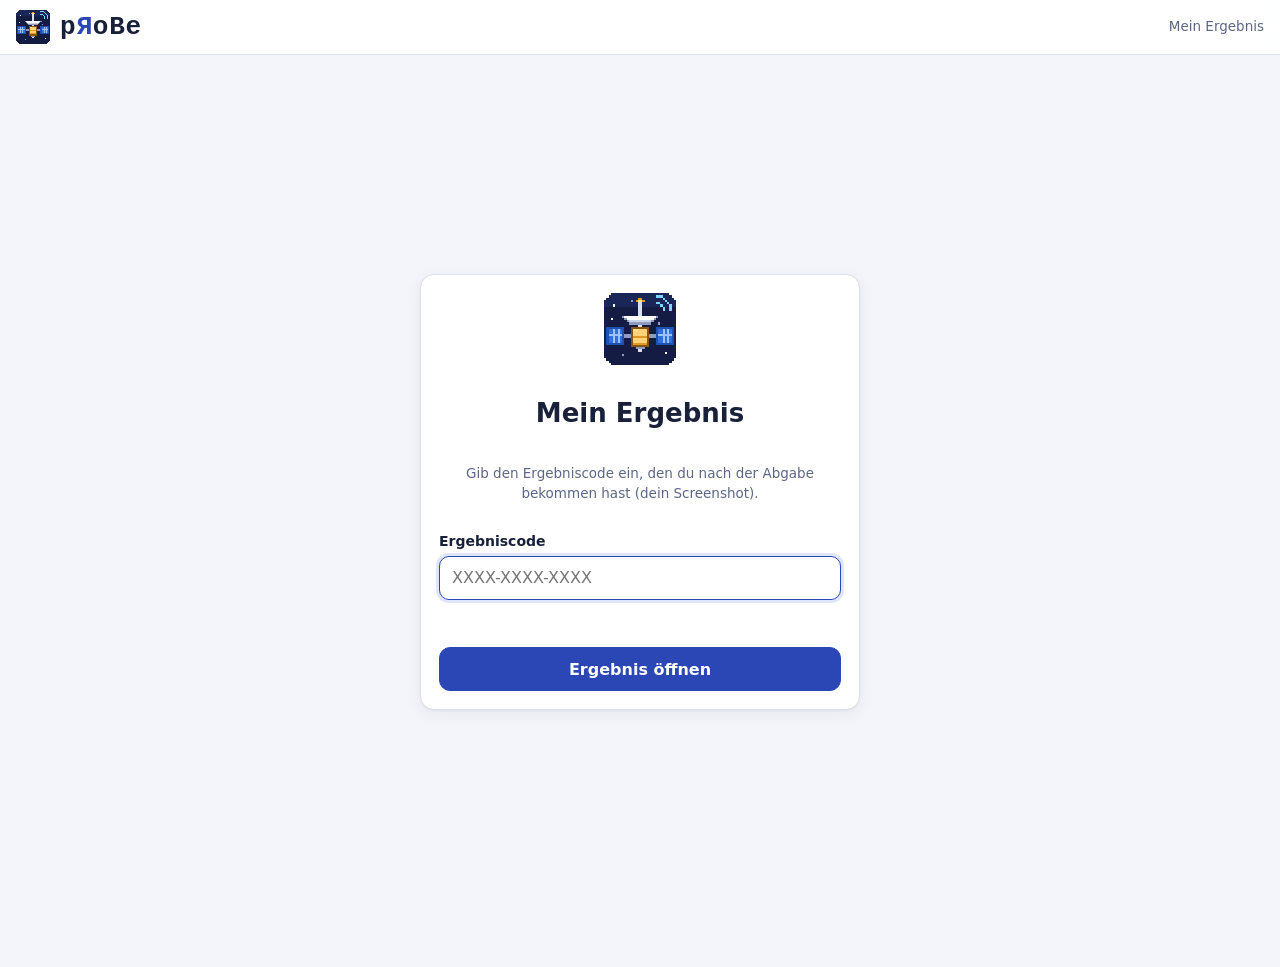
==== commit 79058041: "Schriftzug pRoBe in der Pixelschrift von PathFinder (Pixelify Sans, liegt bei), R gespiegelt, ohne H" ====
--- a/e.html
+++ b/e.html
@@ -10,7 +10,7 @@
 <link rel="stylesheet" href="app/result.css">
 </head>
 <body>
-<header class="top"><a class="brand" href="#" onclick="return false"><img class="wm" src="app/logo.svg" alt="Probe"></a><span class="sp"></span><span class="help">Mein Ergebnis</span></header>
+<header class="top"><a class="brand" href="#" onclick="return false"><img src="app/icon.svg" alt=""><span class="wm" aria-label="Probe">p<span class="mr">R</span>oBe</span></a><span class="sp"></span><span class="help">Mein Ergebnis</span></header>
 <main id="main"><div class="center">lädt …</div></main>
 <script type="module" src="app/result.js"></script>
 </body></html>
--- a/app/probe.css
+++ b/app/probe.css
@@ -20,9 +20,14 @@
 /* Kopf */
 .top { position: sticky; top: 0; z-index: 20; display: flex; align-items: center; gap: 12px; padding: 10px max(16px, env(safe-area-inset-right)) 10px max(16px, env(safe-area-inset-left)); background: color-mix(in srgb, var(--surface) 92%, transparent); backdrop-filter: blur(10px); border-bottom: 1px solid var(--line); }
 .brand { display: flex; align-items: center; gap: 10px; font-weight: 700; font-size: 20px; text-decoration: none; color: var(--ink); }
-.brand img { width: 34px; height: 34px; border-radius: 9px; }
-.brand img.wm { width: auto; height: 38px; border-radius: 0; display: block; }
-.hero-wm { display: block; width: min(260px, 70%); height: auto; margin: 0 auto 4px; }
+.brand img { width: 34px; height: 34px; border-radius: 0; }
+/* Schriftzug „pRoBe“ in der Pixelschrift von PathFinder (liegt bei, kein Abruf von außen), R gespiegelt */
+@font-face { font-family: "Pixelify Sans"; src: url(../vendor/pathfinder/fonts/PixelifySans.ttf) format("truetype"); font-weight: 400 700; font-display: swap; }
+.wm { font-family: "Pixelify Sans", "Courier New", monospace; font-weight: 700; letter-spacing: .03em; line-height: 1; }
+.wm .mr { display: inline-block; transform: scaleX(-1); color: var(--a1); }
+.brand .wm { font-size: 26px; }
+.hero-wm { font-size: 52px; margin: 2px 0 0; }
+.brand img, .hero-ic, .demo-btn img, .empty img, .screen .ic { image-rendering: pixelated; }
 .top .sp { flex: 1; }
 .chip { display: inline-flex; align-items: center; gap: 6px; padding: 3px 10px; border-radius: 99px; background: var(--surface-2); font-size: 13px; color: var(--ink-2); white-space: nowrap; }
 .chip.good { background: var(--goods); color: var(--good); } .chip.warn { background: var(--a2s); color: #9a5b00; } .chip.bad { background: var(--bads); color: var(--bad); }
@@ -58,7 +63,7 @@
 .cards { display: grid; gap: 16px; }
 .center { min-height: calc(100vh - 70px); display: grid; place-items: center; padding: 20px; }
 .narrow { width: min(440px, 100%); }
-.hero-ic { width: 72px; height: 72px; border-radius: 18px; display: block; margin: 0 auto 12px; }
+.hero-ic { width: 72px; height: 72px; border-radius: 0; display: block; margin: 0 auto 12px; }
 .tc { text-align: center; }
 
 /* Dashboard */
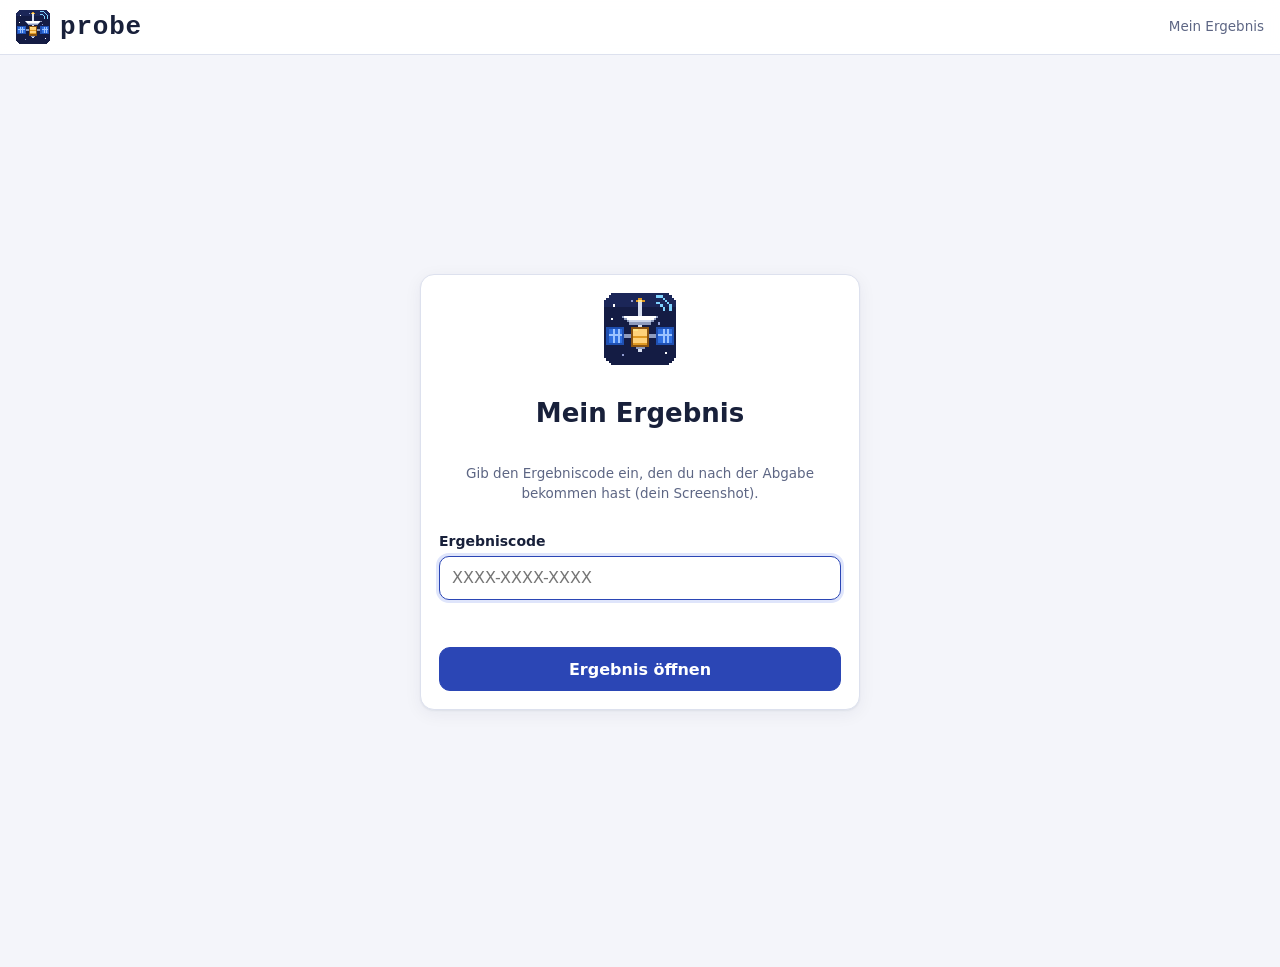
==== commit 8f72695c: "Schriftzug „probe“ in Kleinbuchstaben (Pixelschrift, ohne Spiegelung) Co-Authored-By: Claude Opus 5." ====
--- a/e.html
+++ b/e.html
@@ -10,7 +10,7 @@
 <link rel="stylesheet" href="app/result.css">
 </head>
 <body>
-<header class="top"><a class="brand" href="#" onclick="return false"><img src="app/icon.svg" alt=""><span class="wm" aria-label="Probe">p<span class="mr">R</span>oBe</span></a><span class="sp"></span><span class="help">Mein Ergebnis</span></header>
+<header class="top"><a class="brand" href="#" onclick="return false"><img src="app/icon.svg" alt=""><span class="wm" aria-label="Probe">probe</span></a><span class="sp"></span><span class="help">Mein Ergebnis</span></header>
 <main id="main"><div class="center">lädt …</div></main>
 <script type="module" src="app/result.js"></script>
 </body></html>
--- a/app/probe.css
+++ b/app/probe.css
@@ -21,10 +21,9 @@
 .top { position: sticky; top: 0; z-index: 20; display: flex; align-items: center; gap: 12px; padding: 10px max(16px, env(safe-area-inset-right)) 10px max(16px, env(safe-area-inset-left)); background: color-mix(in srgb, var(--surface) 92%, transparent); backdrop-filter: blur(10px); border-bottom: 1px solid var(--line); }
 .brand { display: flex; align-items: center; gap: 10px; font-weight: 700; font-size: 20px; text-decoration: none; color: var(--ink); }
 .brand img { width: 34px; height: 34px; border-radius: 0; }
-/* Schriftzug „pRoBe“ in der Pixelschrift von PathFinder (liegt bei, kein Abruf von außen), R gespiegelt */
+/* Schriftzug „probe“ in der Pixelschrift von PathFinder (liegt bei, kein Abruf von außen) */
 @font-face { font-family: "Pixelify Sans"; src: url(../vendor/pathfinder/fonts/PixelifySans.ttf) format("truetype"); font-weight: 400 700; font-display: swap; }
 .wm { font-family: "Pixelify Sans", "Courier New", monospace; font-weight: 700; letter-spacing: .03em; line-height: 1; }
-.wm .mr { display: inline-block; transform: scaleX(-1); color: var(--a1); }
 .brand .wm { font-size: 26px; }
 .hero-wm { font-size: 52px; margin: 2px 0 0; }
 .brand img, .hero-ic, .demo-btn img, .empty img, .screen .ic { image-rendering: pixelated; }
